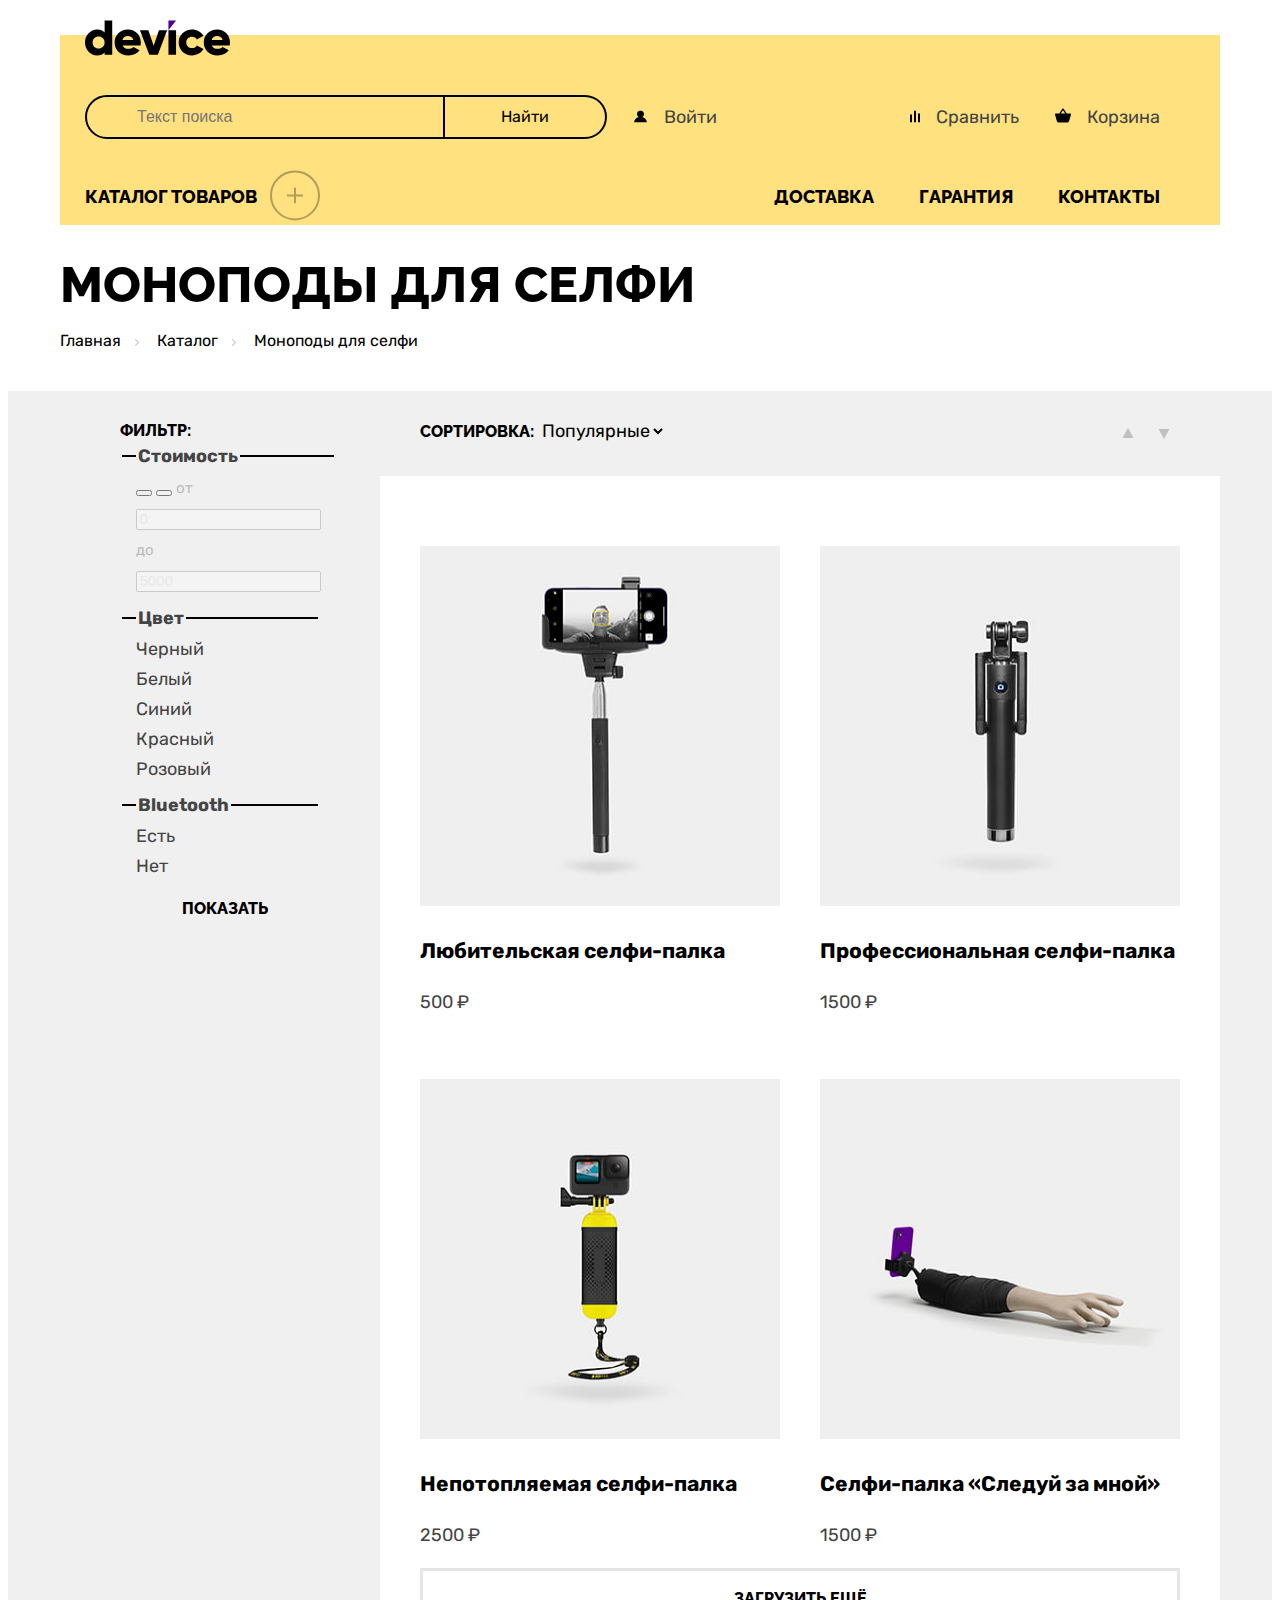
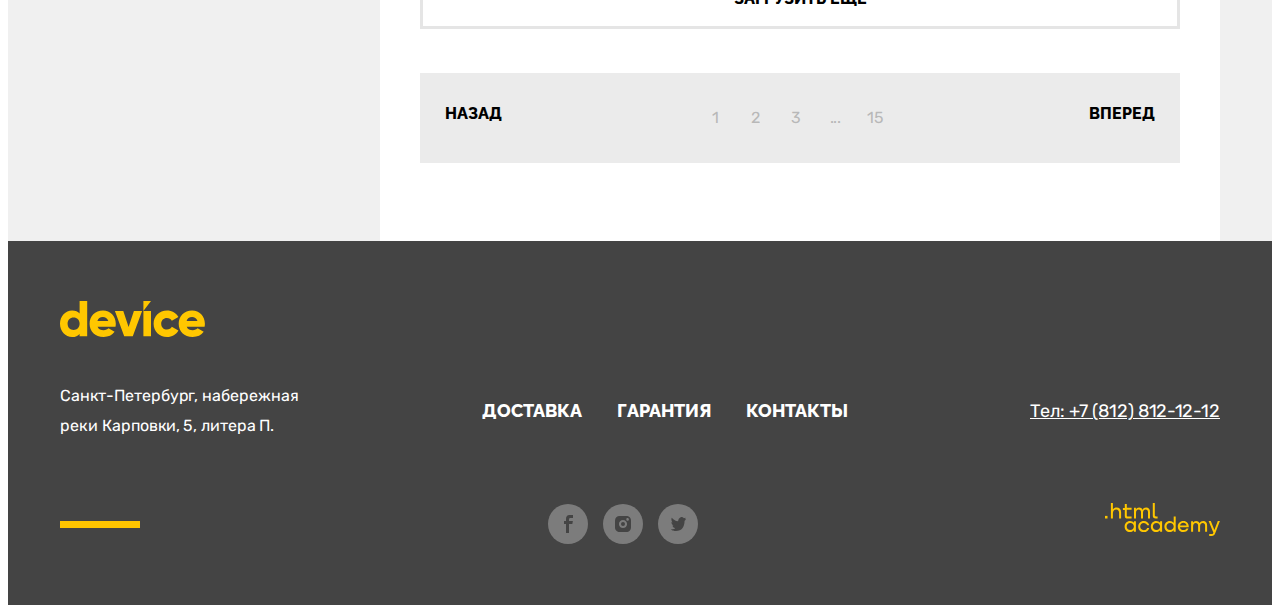
==== catalog.html @ a766c0f7 "first commit" ====
<!DOCTYPE html>
<html lang="en">
  <head>
    <meta charset="UTF-8" />
    <meta http-equiv="X-UA-Compatible" content="IE=edge" />
    <meta name="viewport" content="width=device-width, initial-scale=1.0" />
    <title>Document</title>
    <link rel="stylesheet" href="styles/styles.css" />
  </head>
  <body>
    <header class="main-header">
      <div class="container">
        <a class="header-logo" href="/index.html">
          <img src="img/logo.svg" alt="Лого" width="145" height="36" />
        </a>
        <div class="header-menu">
          <form
            class="header-search-form"
            action="https://echo.htmlacademy.ru/"
          >
            <input
              class="header-search-input"
              type="search"
              name="search"
              id=""
              placeholder="Текст поиска"
            />

            <button class="header-search-btn btn" type="submit">Найти</button>
          </form>
          <a class="header-login-link" href="#">
            <svg
              xmlns="http://www.w3.org/2000/svg"
              width="15"
              height="13"
              fill="none"
            >
              <g clip-path="url(#a)">
                <path
                  fill="#000"
                  d="M1 12.389h13c-.2-2.6-2.1-4.8-4.7-5.5 1-.6 1.7-1.7 1.7-3 0-1.9-1.6-3.5-3.5-3.5S4 1.989 4 3.889c0 1.3.7 2.4 1.7 3-2.6.7-4.5 2.9-4.7 5.5Z"
                />
              </g>
              <defs>
                <clipPath id="a">
                  <path fill="#fff" d="M0 .389h15v12H0z" />
                </clipPath>
              </defs>
            </svg>
            Войти</a
          >
          <ul class="header-controls">
            <li class="header-controls-link">
              <a class="header-login-link" href="#">
                <svg
                  xmlns="http://www.w3.org/2000/svg"
                  width="10"
                  height="13"
                  fill="none"
                >
                  <g fill="#000" clip-path="url(#a)">
                    <path
                      d="M6 .389H4v12h2v-12ZM2 4.389H0v8h2v-8ZM10 3.389H8v9h2v-9Z"
                    />
                  </g>
                  <defs>
                    <clipPath id="a">
                      <path fill="#fff" d="M0 .389h10v12H0z" />
                    </clipPath>
                  </defs>
                </svg>
                Сравнить</a
              >
            </li>
            <li class="header-controls-link">
              <a class="header-login-link" href="#">
                <svg
                  xmlns="http://www.w3.org/2000/svg"
                  width="16"
                  height="15"
                  fill="none"
                >
                  <path
                    fill="#000"
                    d="m15.3 5.389-3.5.2-3.2-4.9c-.1-.2-.4-.3-.6-.3-.2 0-.5.1-.6.3l-3.2 4.9H.7c-.4 0-.7.3-.7.7v.2l1.9 6.8c.2.7.7 1.1 1.4 1.1h9.4c.7 0 1.2-.4 1.4-1.1l1.9-6.9v-.2c0-.4-.3-.8-.7-.8ZM8 2.289l2.2 3.2H5.9l2.1-3.2Z"
                  />
                </svg>
                Корзина</a
              >
            </li>
          </ul>
        </div>
        <div class="header-bottom">
          <div class="header-catalog">
            <a href="#">Каталог товаров</a>
            <button class="header-catalog-btn">
              <!-- <img src="img/plus.svg" alt="" /> -->
              <svg
                width="50"
                height="51"
                viewBox="0 0 50 51"
                fill="none"
                xmlns="http://www.w3.org/2000/svg"
              >
                <circle
                  opacity="0.3"
                  cx="25"
                  cy="25.3889"
                  r="24"
                  stroke="black"
                  stroke-width="2"
                />
                <g opacity="0.3" clip-path="url(#clip0_48901_927)">
                  <path
                    d="M33 24.3889H26V17.3889H24V24.3889H17V26.3889H24V33.3889H26V26.3889H33V24.3889Z"
                    fill="black"
                  />
                </g>
                <defs>
                  <clipPath id="clip0_48901_927">
                    <rect
                      width="16"
                      height="16"
                      fill="white"
                      transform="translate(17 17.3889)"
                    />
                  </clipPath>
                </defs>
              </svg>
            </button>
          </div>
          <nav>
            <ul class="header-nav">
              <li class="header-nav-link"><a href="#">Доставка</a></li>
              <li class="header-nav-link"><a href="#">Гарантия</a></li>
              <li class="header-nav-link"><a href="#">Контакты</a></li>
            </ul>
          </nav>
        </div>
      </div>
    </header>

    <main class="main-inner main-container">
      <div class="container main-inner-container">
        <header class="inner-header">
          <h1 class="inner-header-title">Моноподы для селфи</h1>
          <ul class="catalog-breadcrumbs">
            <li class="catalog-breadcrumbs-item">
              <a class="catalog-breadcrumbs-link" href="index.html">Главная</a>
            </li>
            <li class="catalog-breadcrumbs-item">
              <a class="catalog-breadcrumbs-link" href="#">Каталог</a>
            </li>
            <li class="catalog-breadcrumbs-item">
              <a class="catalog-breadcrumbs-link">Моноподы для селфи</a>
            </li>
          </ul>
        </header>
      </div>

      <section class="catalog">
        <div class="container catalog-container">
          <div class="catalog-filters">
            <h2 class="catalog-title">Фильтр:</h2>
            <form
              class="catalog-filter"
              action="https://echo.htmlacademy.ru/"
              method="get"
            >
              <fieldset class="catalog-filter-group">
                <legend class="catalog-filter-title">Стоимость</legend>
                <button class="range-toggle toggle-min" type="button">
                  <span class="visually-hidden"
                    >Изменить минимальную цену.</span
                  >
                </button>
                <button class="range-toggle toggle-max" type="button">
                  <span class="visually-hidden"
                    >Изменить максимальную цену.</span
                  >
                </button>
                <label class="catalog-filter-label">
                  от
                  <input
                    class="catalog-filter-input"
                    type="number"
                    name="min-price"
                    placeholder="0"
                  />
                </label>

                <label class="catalog-filter-label">
                  до
                  <input
                    class="catalog-filter-input"
                    type="number"
                    name="max-price"
                    placeholder="5000"
                  />
                </label>
              </fieldset>

              <fieldset class="catalog-filter-group">
                <legend class="catalog-filter-title">Цвет</legend>
                <ul class="catalog-filter-list">
                  <li class="catalog-filter-item">
                    <label class="control">
                      <input
                        class="visually-hidden control-input"
                        type="checkbox"
                        name="color-black"
                        checked
                      />
                      <span class="control-mark"></span>
                      <span class="control-label">Черный</span>
                    </label>
                  </li>
                  <li class="catalog-filter-item">
                    <label class="control">
                      <input
                        class="visually-hidden control-input"
                        type="checkbox"
                        name="color-white"
                        checked
                      />
                      <span class="control-mark"></span>
                      <span class="control-label">Белый</span>
                    </label>
                  </li>
                  <li class="catalog-filter-item">
                    <label class="control">
                      <input
                        class="visually-hidden control-input"
                        type="checkbox"
                        name="color-blue"
                      />
                      <span class="control-mark"></span>
                      <span class="control-label">Синий</span>
                    </label>
                  </li>
                  <li class="catalog-filter-item">
                    <label class="control">
                      <input
                        class="visually-hidden control-input"
                        type="checkbox"
                        name="color-red"
                      />
                      <span class="control-mark"></span>
                      <span class="control-label">Красный</span>
                    </label>
                  </li>
                  <li class="catalog-filter-item">
                    <label class="control">
                      <input
                        class="visually-hidden control-input"
                        type="checkbox"
                        name="color-pink"
                      />
                      <span class="control-mark"></span>
                      <span class="control-label">Розовый</span>
                    </label>
                  </li>
                </ul>
              </fieldset>

              <fieldset class="catalog-filter-group">
                <legend class="catalog-filter-title">Bluetooth</legend>
                <ul class="catalog-filter-list">
                  <li class="catalog-filter-item">
                    <label class="control">
                      <input
                        class="visually-hidden control-input"
                        type="radio"
                        name="product-group"
                        value="bluetooth"
                        checked
                      />
                      <span class="control-mark"></span>
                      <span class="control-label">Есть</span>
                    </label>
                  </li>
                  <li class="catalog-filter-item">
                    <label class="control">
                      <input
                        class="visually-hidden control-input"
                        type="radio"
                        name="product-group"
                        value="no-bluetooth"
                      />
                      <span class="control-mark"></span>
                      <span class="control-label">Нет</span>
                    </label>
                  </li>
                </ul>
              </fieldset>

              <button class="button catalog-button" type="submit">
                Показать
              </button>
            </form>
          </div>
          <div class="catalog-wrapper">
            <div class="catalog-sorting">
              <form class="sorting-form">
                <label class="sorting-title" for="sorting">Сортировка:</label>
                <select class="select-control" id="sorting" name="sorting">
                  <option value="popular">Популярные</option>
                  <option value="cheap">Дешёвые</option>
                  <option value="new">Новые</option>
                </select>
                <button class="visually-hidden" type="submit">
                  Отсортировать продукты
                </button>
              </form>
              <div>
                <button href="#" class="button button-up">
                  <img src="img/sort-up.svg" alt="" />
                  <span class="visually-hidden">По возрастанию</span>
                </button>
                <button class="button button-down" href="#">
                  <img src="img/sort-up.svg" alt="" />
                  <span class="visually-hidden">По убыванию</span>
                </button>
              </div>
            </div>

            <div class="catalog-products">
              <ul class="product-list">
                <li class="product-card">
                  <a class="product-card-link" href="product.html">
                    <img
                      class="product-card-image"
                      src="img/catalog-1.jpg"
                      width="360"
                      height="360"
                      alt=""
                    />
                    <h3 class="product-card-title">Любительская селфи-палка</h3>
                  </a>
                  <p class="product-card-price">500 ₽</p>
                </li>
                <li class="product-card">
                  <a class="product-card-link" href="product.html">
                    <img
                      class="product-card-image"
                      src="img/catalog-2.jpg"
                      width="360"
                      height="360"
                      alt=""
                    />
                    <h3 class="product-card-title">
                      Профессиональная селфи-палка
                    </h3>
                  </a>
                  <p class="product-card-price">1500 ₽</p>
                </li>
                <li class="product-card">
                  <a class="product-card-link" href="product.html">
                    <img
                      class="product-card-image"
                      src="img/catalog-3.jpg"
                      width="360"
                      height="360"
                      alt=""
                    />
                    <h3 class="product-card-title">
                      Непотопляемая селфи-палка
                    </h3>
                  </a>
                  <p class="product-card-price">2500 ₽</p>
                </li>
                <li class="product-card">
                  <a class="product-card-link" href="product.html">
                    <img
                      class="product-card-image"
                      src="img/catalog-4.jpg"
                      width="360"
                      height="360"
                      alt=""
                    />
                    <h3 class="product-card-title">
                      Селфи-палка «Следуй за мной»
                    </h3>
                  </a>
                  <p class="product-card-price">1500 ₽</p>
                </li>
              </ul>

              <button class="button pagination-show-more" type="button">
                Загрузить ещё
              </button>
              <ul class="pagination">
                <li class="pagination-item">
                  <a
                    class="pagination-link pagination-prev pagination-disabled"
                  >
                    Назад
                  </a>
                </li>
                <ul class="pagination-pages">
                  <li class="pagination-item">
                    <a class="pagination-page pagination-current">1</a>
                  </li>
                  <li class="pagination-item">
                    <a class="pagination-page" href="#">2</a>
                  </li>
                  <li class="pagination-item">
                    <a class="pagination-page" href="#">3</a>
                  </li>
                  <li class="pagination-item">
                    <a class="pagination-page" href="#">...</a>
                  </li>
                  <li class="pagination-item">
                    <a class="pagination-page" href="#">15</a>
                  </li>
                </ul>
                <li class="pagination-item">
                  <a class="pagination-link pagination-next" href="#">
                    Вперед
                  </a>
                </li>
              </ul>
            </div>
          </div>
        </div>
      </section>
    </main>

    <footer class="footer">
      <div class="container footer-container">
        <img class="footer-logo" src="img/logo-footer.svg" alt="Лого" />
        <div class="footer-middle">
          <!-- <div class="footer-grid"> -->
          <address class="footer-address">
            Санкт-Петербург, набережная реки Карповки, 5, литера П.
          </address>
          <ul class="footer-nav">
            <li class="footer-nav-link">Доставка</li>
            <li class="footer-nav-link">Гарантия</li>
            <li class="footer-nav-link">Контакты</li>
          </ul>
          <a class="footer-tel" href="tel:+7 (812) 812-12-12"
            >Тел: +7 (812) 812-12-12</a
          >
        </div>
        <div class="footer-bottom">
          <span class="footer-line"></span>
          <ul class="footer-socials">
            <li class="footer-socials-link">
              <a
                class="footer-socials-fb"
                href="https://www.facebook.com/htmlacademy"
                target="_blank"
              ></a>
              <span class="visually-hidden">facebook</span>
            </li>
            <li class="footer-socials-link">
              <a
                class="footer-socials-ig"
                href="https://www.instagram.com/htmlacademy/"
                target="_blank"
              ></a>
              <span class="visually-hidden">instagram</span>
            </li>
            <li class="footer-socials-link">
              <a
                class="footer-socials-twitter"
                href="https://twitter.com/htmlacademy_ru"
                target="_blank"
              ></a>
              <span class="visually-hidden">twitter</span>
            </li>
          </ul>
          <a href="https://htmlacademy.ru/">
            <img src="img/html.svg" alt="htmlacademy" />
          </a>
        </div>
      </div>
    </footer>
  </body>
</html>
---- styles/styles.css ----
@font-face {
  font-family: "Rubik";
  font-style: normal;
  font-weight: 400;
  src: url("../fonts/rubik/rubik-400.woff2") format("woff2");
  font-display: swap;
}

@font-face {
  font-family: "Rubik";
  font-style: normal;
  font-weight: 700;
  src: url("../fonts/rubik/rubik-700.woff2") format("woff2");
  font-display: swap;
}

@font-face {
  font-family: "Raleway";
  font-style: normal;
  font-weight: 800;
  src: url("../fonts/raleway/raleway-800.woff2") format("woff2");
  font-display: swap;
}

* {
  box-sizing: border-box;
}

html {
  height: 100%;
}

body {
  display: flex;
  flex-direction: column;
  font-family: "Rubik", sans-serif;
  font-size: 18px;
  min-height: 100%;
  line-height: 30px;
  color: #444444;
}

.main-container {
  flex-grow: 1;
}

ul {
  list-style: none;
  margin: 0;
  padding: 0;
}

.visually-hidden {
  position: absolute;
  width: 1px;
  height: 1px;
  margin: -1px;
  padding: 0;
  border: 0;
  clip: rect(0 0 0 0);
  overflow: hidden;
}

.container {
  margin: 0 auto;
  width: 1160px;
}

.main-header .container {
  position: relative;
  margin-top: 27px;
  padding: 30px 60px 0 25px;
  background-color: #ffe17f;
}

.header-logo {
  display: block;
  position: absolute;
  top: -15px;
  margin-bottom: 30px;
}

.header-menu {
  display: flex;
  align-items: center;
  margin: 30px 0;
}

.header-search-form {
  display: flex;
  align-items: center;
  margin-right: 26px;
}

.header-search-input {
  width: 360px;
  padding: 10px 50px;
  border: 2px solid #000000;
  border-radius: 50px 0px 0px 50px;
  font-size: 16px;
  line-height: 20px;
  background-color: transparent;
}

.header-search-input::placeholder {
  padding: 10px 0;
  font-size: 16px;
  line-height: 20px;
}

.header-search-btn {
  font-size: 16px;
  line-height: 20px;
  font-family: "Rubik";
  font-weight: 400;
  padding: 10px 56px;
  border: 2px solid #000000;
  border-left: transparent;
  background-color: transparent;
  border-radius: 0px 50px 50px 0px;
}

.header-login-link {
  color: #444444;
  text-decoration: none;
}

.header-login-link svg,
.header-controls-link svg {
  margin-right: 12px;
}

.header-controls {
  display: flex;
  margin-left: auto;
}

.header-controls-link:not(:last-child) {
  margin-right: 36px;
}

.header-catalog a,
.header-nav-link a,
.title,
.device-details,
.category-title,
.service-item,
.service-title,
.about-details,
.contacts-mail,
.subscribe-email-btn,
.footer-nav-link {
  font-family: "Raleway", sans-serif;
  font-weight: 800;
  color: #000;
  text-transform: uppercase;
  text-decoration: none;
}

.header-catalog {
  display: flex;
  align-items: center;
}

.header-catalog-btn {
  margin-left: 7px;
  border: none;
  background: transparent;
  cursor: pointer;
}

.header-bottom,
.header-nav {
  display: flex;
  justify-content: space-between;
  align-items: center;
}

.header-nav {
  flex-wrap: wrap;
}

.header-nav-link:not(:last-child) {
  margin-right: 45px;
}

.devices-section {
  position: relative;
  padding-bottom: 38px;
}

.devices-content {
  display: flex;
  align-items: stretch;
}

.device-number {
  padding-right: 50px;
  text-align: right;
  background-color: #ffe17f;
  position: absolute;
  top: 0px;
  left: 0;
  right: 0;
  height: 130px;
  z-index: -1;
}
.device-number-value {
  margin: 0;
  padding-top: 53px;
  font-weight: 700;
  color: #fff;
  font-size: 180px;
}

.devices-slider {
  width: 48%;
  margin-right: 40px;
}

.device-about {
  padding-top: 100px;
}

.device-title {
  margin: 0;
  margin-bottom: 30px;
}

.device-descr {
  margin: 0;
  margin-bottom: 50px;
}

.device-details {
  display: inline-block;
  width: 210px;
}

.device-details-dots {
  display: flex;
  margin-bottom: 50px;
}

.device-details {
  margin-right: auto;
}

.device-chars {
  display: flex;
}

.device-value {
  font-size: 36px;
}

.device-char {
  font-size: 16px;
}

.device-char:not(:last-child) {
  margin-right: 20px;
}

.device-details,
.service-item,
.about-details,
.contacts-mail {
  position: relative;
  text-align: center;
  z-index: 1;
}

.device-details::after,
.service-item::after,
/* .catalog-button::after, */
.about-details::after,
.contacts-mail::after {
  position: absolute;
  left: 0;
  top: 35%;
  z-index: -1;
  content: "";
  border-top: 8px solid #ffe17f;
  width: 100%;
}

.service-item::after {
  width: 160px;
}

.service-item-active::after {
  border: none;
}

.title {
  text-transform: none;
  font-size: 50px;
  line-height: 50px;
}

.categories-container {
  padding: 70px 0;
}

.category-title {
  text-transform: none;
}

.categories-list {
  display: flex;
  justify-content: space-between;
  flex-wrap: wrap;
}

.categories-item {
  width: 160px;
}

.categories-img {
  width: 160px;
  height: 160px;
  background-color: #ffe17f;
}

.service {
  position: relative;
  margin-bottom: 70px;
}

.service::after {
  position: absolute;
  background-color: #f0f0f0;
  height: 290px;
  bottom: 0;
  left: 0;
  right: 0;
  content: "";
  z-index: -1;
}

.service-container {
  display: flex;
  align-items: center;
  padding-bottom: 72px;
}

.service-about {
  flex-grow: 1;
  padding-right: 63px;
}

.subscribe {
  background-color: #f0f0f0;
}

.service-list {
  width: 290px;
  border-right: 7px solid #000;
  padding: 65px 0;
  margin: 0;
  list-style-type: none;
  margin-right: 115px;
}

.service-item {
  width: 100%;
  padding: 10px 0;
}

.service-item:not(:last-child) {
  margin-bottom: 35px;
}

.service-item span {
  display: block;
  width: 160px;
}

.service-item-active {
  background-color: #000;
  color: #ffe17f;
}

.service-about-wrapper div {
  width: 450px;
  margin-right: auto;
}

.service-about-wrapper {
  display: flex;
  justify-content: space-between;
  align-items: center;
}

.service-about img {
  margin-left: auto;
  width: 136px;
  height: 165px;
}

.service-title {
  text-transform: none;
  font-size: 50px;
}

.delivery .container {
  display: flex;
  align-items: center;
  background-color: #f0f0f0;
  margin-bottom: 70px;
}

.delivery-btn-modal {
  cursor: pointer;
}

.delivery-text {
  display: flex;
  justify-content: center;
  flex-grow: 1;
}

.delivery-btn {
  border: none;
  background: transparent;
  padding: 30px 42px;
  cursor: pointer;
}

.about-contacts-columns {
  display: flex;
  justify-content: space-between;
  padding: 40px 0;
}

.about {
  position: relative;
  width: 520px;
}

.about-title,
.contacts-title {
  margin: 0;
  padding: 0;
  margin-bottom: 48px;
}

.about-line,
.contacts-line {
  position: absolute;
  top: -40px;
  width: 84px;
  height: 7px;
  background-color: #000;
}

.about p {
  margin: 0;
  margin-bottom: 30px;
}

.about-list {
  list-style: disc;
  padding-left: 20px;
  color: #ffe17f;
  margin-bottom: 30px;
}

.about-item {
  font-weight: 700;
  color: #000;
}

.about-item:not(:last-child) {
  margin-bottom: 19px;
}

.about-details {
  display: inline-block;
  width: 260px;
}

.contacts {
  position: relative;
  width: 530px;
}

.contacts-shop {
  margin: 0;
  margin-bottom: 15px;
}

.contacts-shop,
.contacts-work {
  font-weight: 700;
}

.contacts-address {
  font-style: normal;
}

.contacts-tel,
.contacts-work {
  color: #444;
  margin-bottom: 30px;
}

.contacts-worktime {
  margin: 0;
  margin-bottom: 30px;
}

.contacts-mail {
  display: inline-block;
  width: 250px;
}

.subscribe-container {
  padding: 56px 0;
}

.subscribe-wrapper {
  display: flex;
  align-items: center;
  margin-bottom: 144px;
}

.subscribe-title {
  width: 30%;
}

.subscribe-descr {
  width: 560px;
  margin-left: auto;
}

.subscribe-email-form {
  display: flex;
  align-items: center;
}

.subscribe-email-input {
  width: 560px;
  padding: 18px;
  border: none;
  background-color: #f0f0f0;
  border-bottom: 3px solid #c4c4c4;
}

.subscribe-email-btn {
  width: 253px;
  height: 55px;
  border: 3px solid #cecece;
}

.subscribe-checkbox {
  margin-left: auto;
}

.footer {
  padding: 60px 0;
}

.footer,
.footer-nav-link {
  background-color: #444444;
  color: #fff;
}

.footer-logo {
  margin: 0;
  margin-bottom: 35px;
}

.footer-middle {
  margin: 0;
}

.footer-nav,
.footer-socials {
  display: flex;
  flex-wrap: wrap;
}

.footer-line {
  width: 80px;
  height: 7px;
  background-color: #ffc500;
}

.footer-middle,
.footer-bottom {
  display: flex;
  justify-content: space-between;
  align-items: center;
}

.footer-middle {
  margin-bottom: 62px;
}

.footer-address {
  width: 240px;
  font-size: 16px;
  font-style: normal;
}

.footer-nav-link:not(:last-child) {
  margin-right: 35px;
}

.footer-tel {
  color: #fff;
}

.footer-socials-link a {
  width: 40px;
  height: 40px;
}

.footer-socials-link:not(:last-child) {
  margin-right: 15px;
}

.footer-socials-fb,
.footer-socials-ig,
.footer-socials-twitter {
  display: block;
  background-image: url("../img/facebook.svg");
  background-repeat: no-repeat;
  background-position: center;
  background-size: 40px 40px;
}

.footer-socials-ig {
  background-image: url("../img/instagram.svg");
}

.footer-socials-twitter {
  background-image: url("../img/twitter.svg");
}

.breadcrumbs,
.catalog-breadcrumbs {
  display: flex;
}

.breadcrumbs-link {
  color: #000;
  text-decoration: none;
}

/* catalog */
.catalog {
  background-color: #f0f0f0;
}

.catalog-container {
  display: flex;
}

.main-inner-container {
  padding: 35px 0;
}

.catalog-title,
.inner-header-title,
.sorting-title,
.catalog-button,
.pagination-show-more,
.pagination-link {
  font-family: "Raleway", sans-serif;
  font-weight: 800;
  color: #000;
  text-transform: uppercase;
  text-decoration: none;
  font-size: 16px;
}

.inner-header-title {
  font-size: 50px;
  line-height: 50px;
  margin: 0;
  margin-bottom: 15px;
}

.catalog-breadcrumbs-item:not(:last-child) {
  margin-right: 36px;
  position: relative;
}

.catalog-breadcrumbs-item:not(:last-child)::after {
  position: absolute;
  content: url("../img/crumb.svg");
  right: -18px;
}

.catalog-breadcrumbs-link {
  text-decoration: none;
  font-family: "Rubik", sans-serif;
  font-size: 16px;
  color: #000;
}

.catalog-filters {
  width: 320px;
  /* flex-shrink: 0; */
  padding: 25px 60px;
}

.catalog-title {
  margin: 0;
}

.catalog-wrapper {
  width: 840px;
  display: flex;
  flex-direction: column;
}

.catalog-filter-group {
  border: none;
  border-top: 2px solid #000000;
}

.catalog-filter-title {
  font-weight: 700;
  line-height: 20px;
}

.catalog-filter-label,
.catalog-filter-input::placeholder {
  font-size: 15px;
  opacity: 0.3;
}

.select-control {
  font-family: "Rubik", sans-serif;
  font-weight: 400;
  font-size: 18px;
  line-height: 30px;
  margin-left: auto;
  border: none;
  background-color: transparent;
}

.catalog-sorting {
  display: flex;
  justify-content: space-between;
  padding: 25px 40px;
}

.button-up,
.button-down {
  padding: 10px;
  border: none;
  background-color: transparent;
  cursor: pointer;
}

.button-down {
  transform: rotate(180deg);
}

.catalog-products {
  padding: 70px 40px 78px 40px;
}

.product-list {
  display: grid;
  grid-template-columns: repeat(2, 1fr);
  row-gap: 44px;
  column-gap: 40px;
}

.catalog-button {
  position: relative;
  width: 210px;
  border: none;
  background-color: transparent;
  z-index: 1;
}

.catalog-products {
  background-color: #fff;
}

.product-card-link {
  font-weight: 700;
  text-decoration: none;
  color: #000;
}

.pagination-show-more {
  width: 100%;
  padding: 18px;
  cursor: pointer;
  border: 3px solid #e5e5e5;
  background-color: transparent;
}

.pagination {
  display: flex;
  justify-content: space-between;
  background-color: #ebebeb;
  padding: 25px;
}

.pagination-pages {
  display: flex;
}

.pagination-show-more {
  margin-bottom: 44px;
}

.pagination-page {
  display: block;
  width: 40px;
  padding: 10px 0;
  font-family: "Rubik";
  font-weight: 400;
  font-size: 16px;
  line-height: 20px;
  color: #444;
  text-decoration: none;
  opacity: 0.3;
  text-align: center;
}
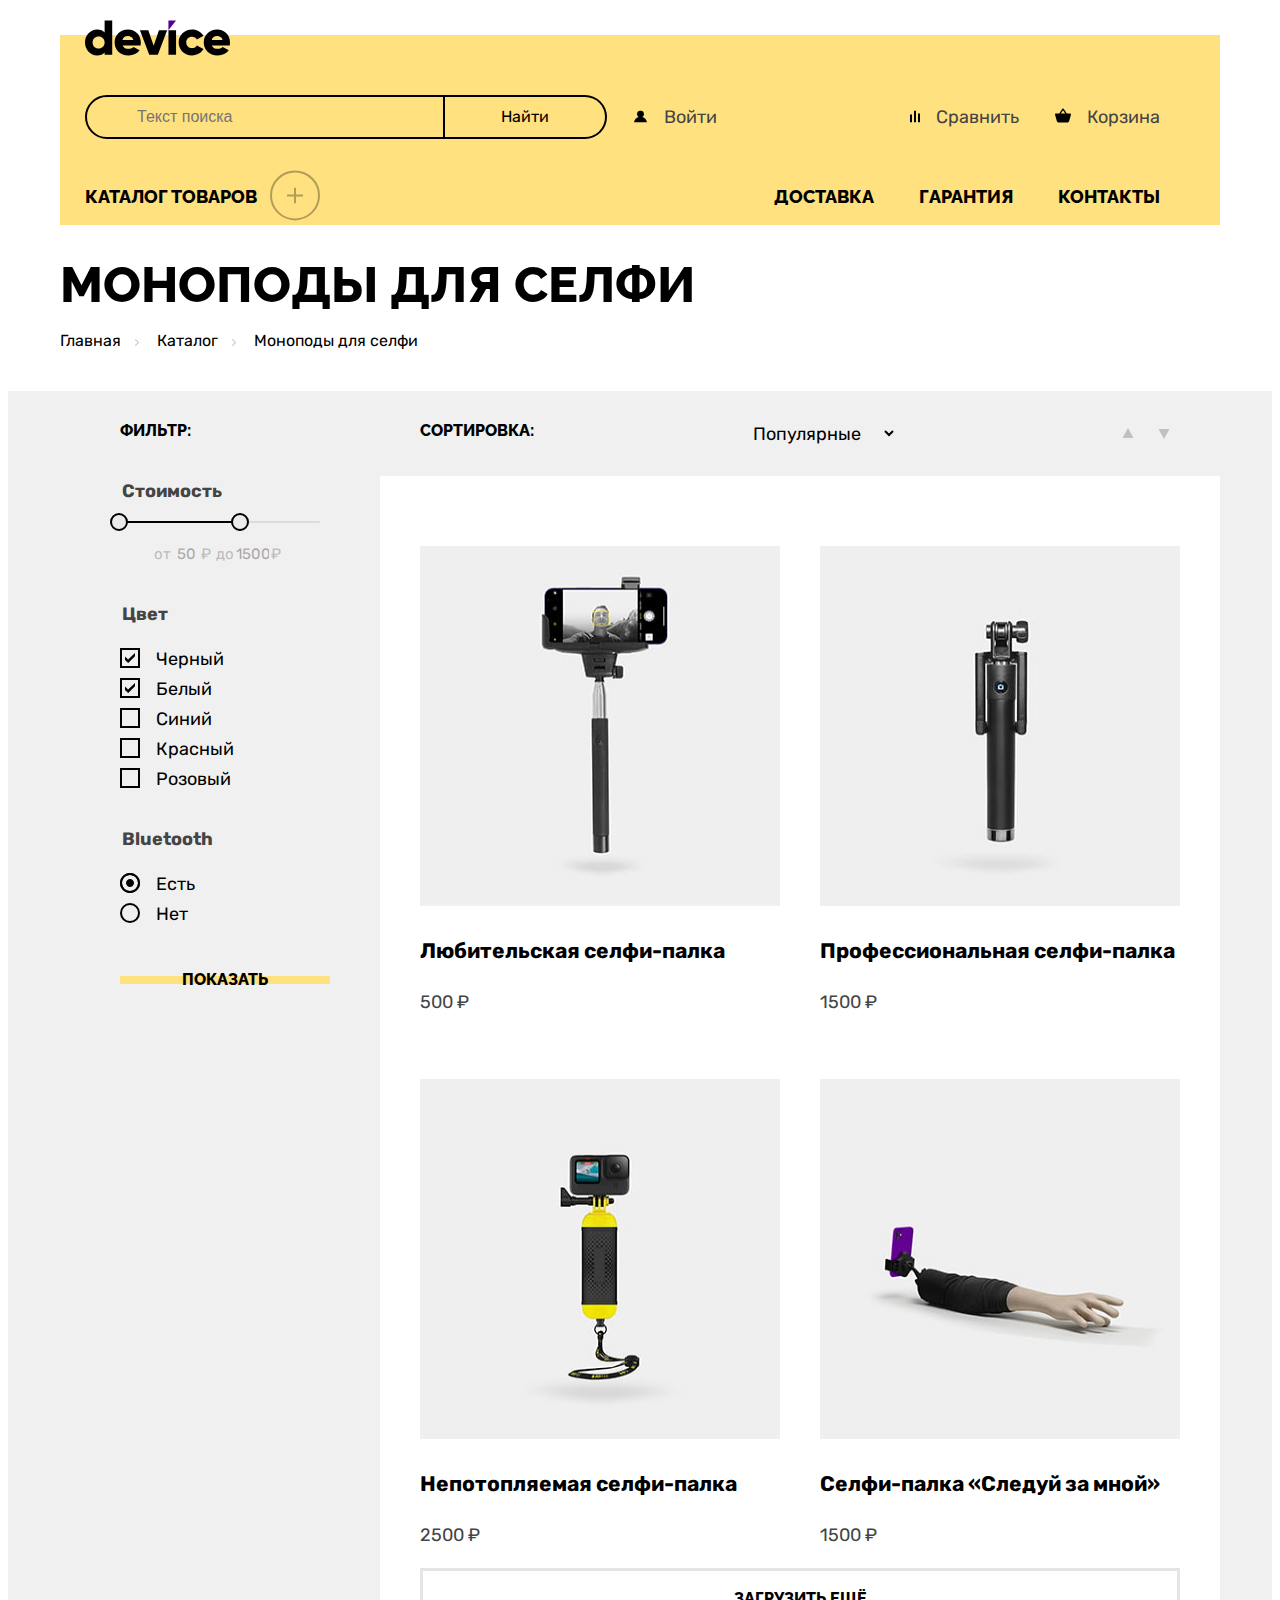
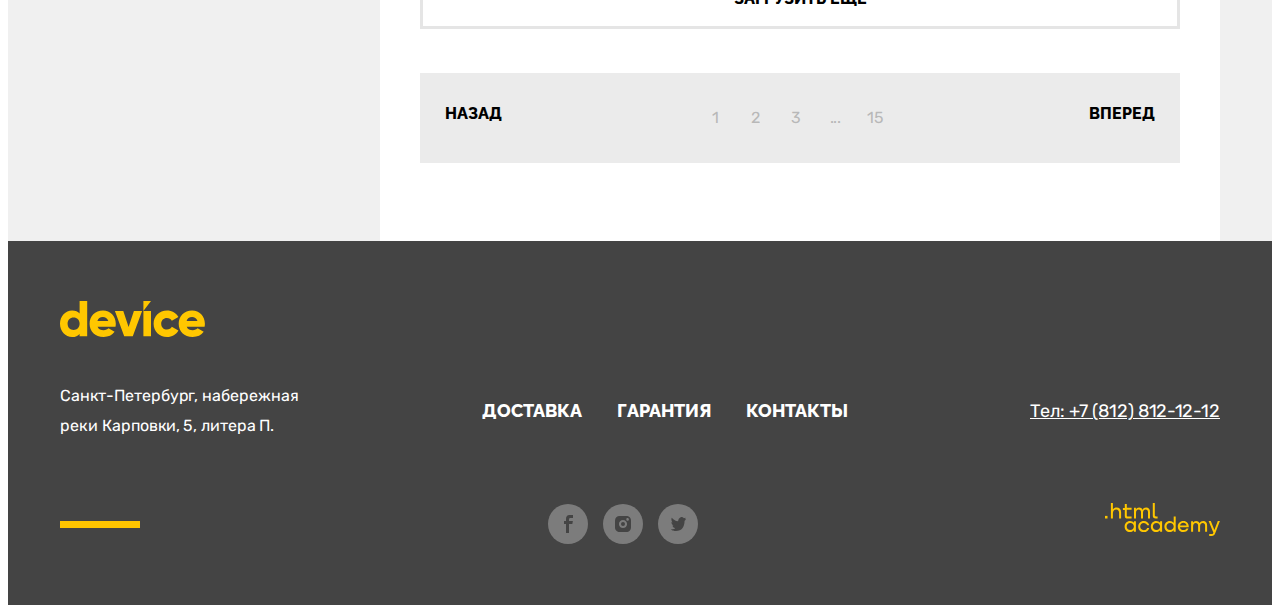
==== commit 67a328a6: "forms edited" ====
--- a/catalog.html
+++ b/catalog.html
@@ -169,35 +169,27 @@
             >
               <fieldset class="catalog-filter-group">
                 <legend class="catalog-filter-title">Стоимость</legend>
-                <button class="range-toggle toggle-min" type="button">
-                  <span class="visually-hidden"
-                    >Изменить минимальную цену.</span
-                  >
-                </button>
-                <button class="range-toggle toggle-max" type="button">
-                  <span class="visually-hidden"
-                    >Изменить максимальную цену.</span
-                  >
-                </button>
-                <label class="catalog-filter-label">
-                  от
-                  <input
-                    class="catalog-filter-input"
-                    type="number"
-                    name="min-price"
-                    placeholder="0"
-                  />
-                </label>
-
-                <label class="catalog-filter-label">
-                  до
-                  <input
-                    class="catalog-filter-input"
-                    type="number"
-                    name="max-price"
-                    placeholder="5000"
-                  />
-                </label>
+                <div class="range">
+                  <div class="range-scale">
+                    <div class="range-bar" style="left: 0px; width: 119px">
+                      <button class="range-toggle toggle-min">
+                        <span class="visually-hidden">Изменить минимальную цену.</span>
+                      </button>
+                      <button class="range-toggle toggle-max">
+                        <span class="visually-hidden">Изменить максимальную цену.</span>
+                      </button>
+                    </div>
+                  </div>
+
+                  <div class="range-wrapper-inputs">
+                    <label class="catalog-filter-label">
+                      от <input class="range-input" type="number" value="50" name="min-price"> ₽
+                    </label>
+                    <label class="catalog-filter-label">
+                      до <input class="range-input" type="number" value="1500" name="max-price" style="width: 37px"> ₽
+                    </label>
+                  </div>
+                </div>
               </fieldset>
 
               <fieldset class="catalog-filter-group">
@@ -205,12 +197,7 @@
                 <ul class="catalog-filter-list">
                   <li class="catalog-filter-item">
                     <label class="control">
-                      <input
-                        class="visually-hidden control-input"
-                        type="checkbox"
-                        name="color-black"
-                        checked
-                      />
+                      <input class="visually-hidden control-input" type="checkbox" name="color-black" checked>
                       <span class="control-mark"></span>
                       <span class="control-label">Черный</span>
                     </label>
@@ -311,17 +298,17 @@
                 <button class="visually-hidden" type="submit">
                   Отсортировать продукты
                 </button>
+                <div>
+                  <button href="#" class="button button-up">
+                    <img src="img/sort-up.svg" alt="" />
+                    <span class="visually-hidden">По возрастанию</span>
+                  </button>
+                  <button class="button button-down" href="#">
+                    <img src="img/sort-up.svg" alt="" />
+                    <span class="visually-hidden">По убыванию</span>
+                  </button>
+                </div>
               </form>
-              <div>
-                <button href="#" class="button button-up">
-                  <img src="img/sort-up.svg" alt="" />
-                  <span class="visually-hidden">По возрастанию</span>
-                </button>
-                <button class="button button-down" href="#">
-                  <img src="img/sort-up.svg" alt="" />
-                  <span class="visually-hidden">По убыванию</span>
-                </button>
-              </div>
             </div>
 
             <div class="catalog-products">
--- a/styles/styles.css
+++ b/styles/styles.css
@@ -176,12 +176,96 @@
   align-items: center;
 }
 
+.header-controls-link {
+  position: relative;
+}
+
 .header-nav {
   flex-wrap: wrap;
 }
 
 .header-nav-link:not(:last-child) {
   margin-right: 45px;
+}
+
+.popover {
+  position: absolute;
+  top: 35px;
+  right: -60px;
+  z-index: 1;
+  box-sizing: border-box;
+  width: 320px;
+  font-family: "Rubik", sans-serif;
+  color: #fff;
+  background-color: #000;
+  min-height: 300px;
+  box-shadow: 0 18px 40px rgba(79, 70, 60, 0.16);
+}
+
+.popover-close {
+  display: none;
+}
+
+.popover-content {
+  height: 100%;
+}
+
+.cart-item {
+  display: grid;
+  grid-template-columns: 39px 1fr 10px;
+  gap: 23px;
+  padding:  20px;
+}
+
+.cart-item-title {
+  margin: 0;
+  font-size: 16px;
+  line-height: 20px;
+  color: #fff;
+  word-break: keep-all;
+}
+
+.cart-item .button {
+  height: 10px;
+  width: 10px;
+  background-color: transparent;
+  border: none;
+  cursor: pointer;
+}
+
+.cart-item .button svg {
+  margin: 0;
+  height: 10px;
+  width: 10px;
+}
+
+.cart-sum {
+  display: flex;
+  justify-content: space-between;
+  padding:  20px;
+  background-color: #1A1A1A;;
+}
+
+.cart-sum-item {
+  margin: 0;
+  padding: 0;
+  font-size: 16px;
+  line-height: 20px;
+}
+
+.cart-btn-wrapper {
+  padding: 20px;
+
+}
+
+.cart-btn {
+  width: 100%;
+  height: 50px;
+  font-size: 18px;
+  font-family: 'Raleway', sans-serif;
+  font-weight: 800;
+  letter-spacing: 3.6px;
+  text-transform: uppercase;
 }
 
 .devices-section {
@@ -218,6 +302,83 @@
   margin-right: 40px;
 }
 
+.slider-img {
+  display: block;
+}
+
+.slider-wrapper {
+  position: relative;
+}
+
+.slider-controls {
+  position: absolute;
+  display: flex;
+  justify-content: space-between;
+  top: 50%;
+  padding-left: 30px;
+  width: 100%;
+  transform: translateY(-50%);
+}
+
+.slider-btn {
+  width: 20px;
+  height: 60px;
+  background-color: transparent;
+  border: none;
+  cursor: pointer;
+  background-image: url("../img/arrow.svg");
+  background-position: center;
+  background-repeat: no-repeat;
+}
+
+.slider-btn:hover, .slider-pagination-btn:hover {
+  opacity: 0.6;
+}
+
+.slider-btn:active, .slider-pagination-btn:active {
+  opacity: 0.3;
+}
+
+.slider-btn:focus, .slider-pagination-btn:focus {
+  outline: 2px solid #AF4FFF;
+}
+
+.slider-btn:disabled, .slider-pagination-btn:disabled {
+  opacity: 0.1;
+}
+
+.device-slider-next {
+  transform: rotate(180deg);
+}
+
+.slider-pagination {
+  display: flex;
+  flex-wrap: wrap;
+  justify-content: center;
+  margin: 0;
+  padding: 0;
+  list-style-type: none;
+}
+
+.slider-pagination-item {
+  margin: 0 20px;
+}
+
+.slider-pagination-btn {
+  width: 12px;
+  height: 12px;
+  margin: 0;
+  padding: 0;
+  background-color: transparent;
+  border: 2px solid #000;
+  border-radius: 50%;
+  cursor: pointer;
+}
+
+.slider-pagination-btn-current {
+  background-color: #000;
+}
+
 .device-about {
   padding-top: 100px;
 }
@@ -273,9 +434,9 @@
 
 .device-details::after,
 .service-item::after,
-/* .catalog-button::after, */
+.catalog-button::after,
 .about-details::after,
-.contacts-mail::after {
+.contacts-mail::after, .modal-send-btn::after {
   position: absolute;
   left: 0;
   top: 35%;
@@ -650,6 +811,133 @@
   color: #000;
   text-decoration: none;
 }
+
+/* modal */
+.modal-container {
+  position: fixed;
+  top: 0;
+  left: 0;
+  display: flex;
+  width: 100%;
+  height: 100%;
+  background-color: rgba(0, 0, 0, 0.8);
+  z-index: 10;
+}
+
+.modal-container-close {
+  display: none;
+}
+
+.modal {
+  position: relative;
+  margin: auto;
+  padding: 72px 80px;
+  background-color: #FFFFFF;
+}
+
+.modal-delivery {
+  width: 920px;
+}
+
+.modal-close-button {
+  position: absolute;
+  padding: 0;
+  top: 84px;
+  right: 80px;
+  width: 50px;
+  height: 50px;
+  background-color: transparent;
+  border: none;
+  background-image: url("../img/close.svg");
+  background-repeat: no-repeat;
+  background-position: center;
+  cursor: pointer;
+}
+
+.modal-title {
+  margin: 0;
+  margin-bottom: 42px;
+  font-family: "Raleway", sans-serif;
+  font-size: 50px;
+  line-height: 50px;
+  font-weight: 700;
+  color: #000000;
+}
+
+.modal-form {
+  display: flex;
+  flex-wrap: wrap;
+  justify-content: space-between;
+}
+
+.modal-field-group {
+  margin: 0;
+  padding: 0;
+  font-family: "Rubik", sans-serif;
+  font-size: 18px;
+  font-weight: bold;
+  width: 47.4%;
+  margin-bottom: 42px;
+}
+
+.modal-input {
+  display: block;
+  width: 100%;
+  padding: 20px;
+  border: none;
+  background-color: #F0F0F0;
+  box-shadow: 0px 4px 4px 0px rgba(0, 0, 0, 0.25);
+}
+
+.modal-label {
+  display: block;
+  margin-bottom: 14px;
+}
+
+.modal-field-textarea {
+  width: 71%;
+}
+
+.modal-field-count {
+  width: 23.7%;
+}
+
+.modal-input-count {
+  width: 60px;
+}
+
+.modal-count {
+  display: flex;
+}
+
+.modal-count-btn {
+  margin: 0;
+  padding: 0;
+  border: none;
+  background-color: transparent;
+  cursor: pointer;
+  width: 60px;
+  height: 60px;
+  background-color: #F0F0F0;
+  box-shadow: 0px 4px 4px 0px rgba(0, 0, 0, 0.25);
+}
+
+.modal-send-btn {
+  position: relative;
+  margin: 0;
+  /* padding: 0; */
+  cursor: pointer;
+  background-color: transparent;
+  border: none;
+  height: 40px;
+  width: 190px;
+  z-index: 0;
+  padding:  4.5px 10px;
+  font-family: "Raleway", sans-serif;
+  font-size: 18px;
+  font-weight: 700;
+}
+
 
 /* catalog */
 .catalog {
@@ -705,12 +993,84 @@
 
 .catalog-filters {
   width: 320px;
-  /* flex-shrink: 0; */
   padding: 25px 60px;
 }
 
 .catalog-title {
   margin: 0;
+  margin-bottom: 35px;
+}
+
+.range-scale {
+  position: relative;
+  height: 2px;
+  margin-bottom: 16px;
+  background-color:#DCDCDC;;
+  border-radius: 2px;
+}
+
+.range-bar {
+  position: absolute;
+  height: 2px;
+  background-color: #000;
+}
+
+.range-wrapper-inputs {
+  display: flex;
+  justify-content: center;
+}
+
+.catalog-filter-label {
+  display: flex;
+  margin-right: 5px;
+}
+
+.range-input {
+  width: 30px;
+  padding: 0 2px;
+  font: inherit;
+  text-align: center;
+  background-color: transparent;
+  border: none;
+  appearance: textfield;
+}
+
+.range-input::-webkit-outer-spin-button,
+.range-input::-webkit-inner-spin-button {
+  appearance: none;
+  margin: 0;
+}
+
+.range-toggle {
+  position: absolute;
+  width: 18px;
+  height: 18px;
+  background: #EBEBEB;
+  border: 2px solid #000;
+  border-radius: 50%;
+  cursor: pointer;
+}
+
+.toggle-min {
+  top: -8px;
+  left: -10px;
+}
+
+.toggle-max {
+  top: -8px;
+  right: -10px;
+}
+
+.range-toggle:hover {
+  opacity: 0.5;
+}
+
+.range-toggle:active {
+  background: #000;
+}
+
+.range-toggle:focus {
+  outline: #AF4FFF solid 2px;
 }
 
 .catalog-wrapper {
@@ -721,18 +1081,63 @@
 
 .catalog-filter-group {
   border: none;
-  border-top: 2px solid #000000;
+  margin: 0;
+  padding: 0;
+  margin-bottom: 35px;
+  /* border-top: 2px solid #000000; */
 }
 
 .catalog-filter-title {
   font-weight: 700;
   line-height: 20px;
+  margin-bottom: 20px;
 }
 
 .catalog-filter-label,
 .catalog-filter-input::placeholder {
   font-size: 15px;
   opacity: 0.3;
+}
+.control {
+  position: relative;
+  display: block;
+  padding-left: 36px;
+}
+
+.control-mark {
+  position: absolute;
+  top: 4px;
+  left: 0;
+  width: 20px;
+  height: 20px;
+  border: 2px solid #000;
+}
+
+.control-input:checked + .control-mark::before {
+  position: absolute;
+  top: -8px;
+  left: 3px;
+  content: url(../img/tick.svg);
+}
+
+.control-input[type="radio"] + .control-mark {
+  border-radius: 50%;
+}
+
+.control-input[type="radio"]:checked + .control-mark::before {
+  top: -3px;
+  left: -2px;
+  content: url(../img/radio.svg);
+}
+
+.control-label {
+  color: #000;
+}
+
+.sorting-form {
+  width: 100%;
+  display: flex;
+  justify-content: space-between;
 }
 
 .select-control {
@@ -740,9 +1145,9 @@
   font-weight: 400;
   font-size: 18px;
   line-height: 30px;
-  margin-left: auto;
   border: none;
   background-color: transparent;
+  padding-right: 20px;
 }
 
 .catalog-sorting {
